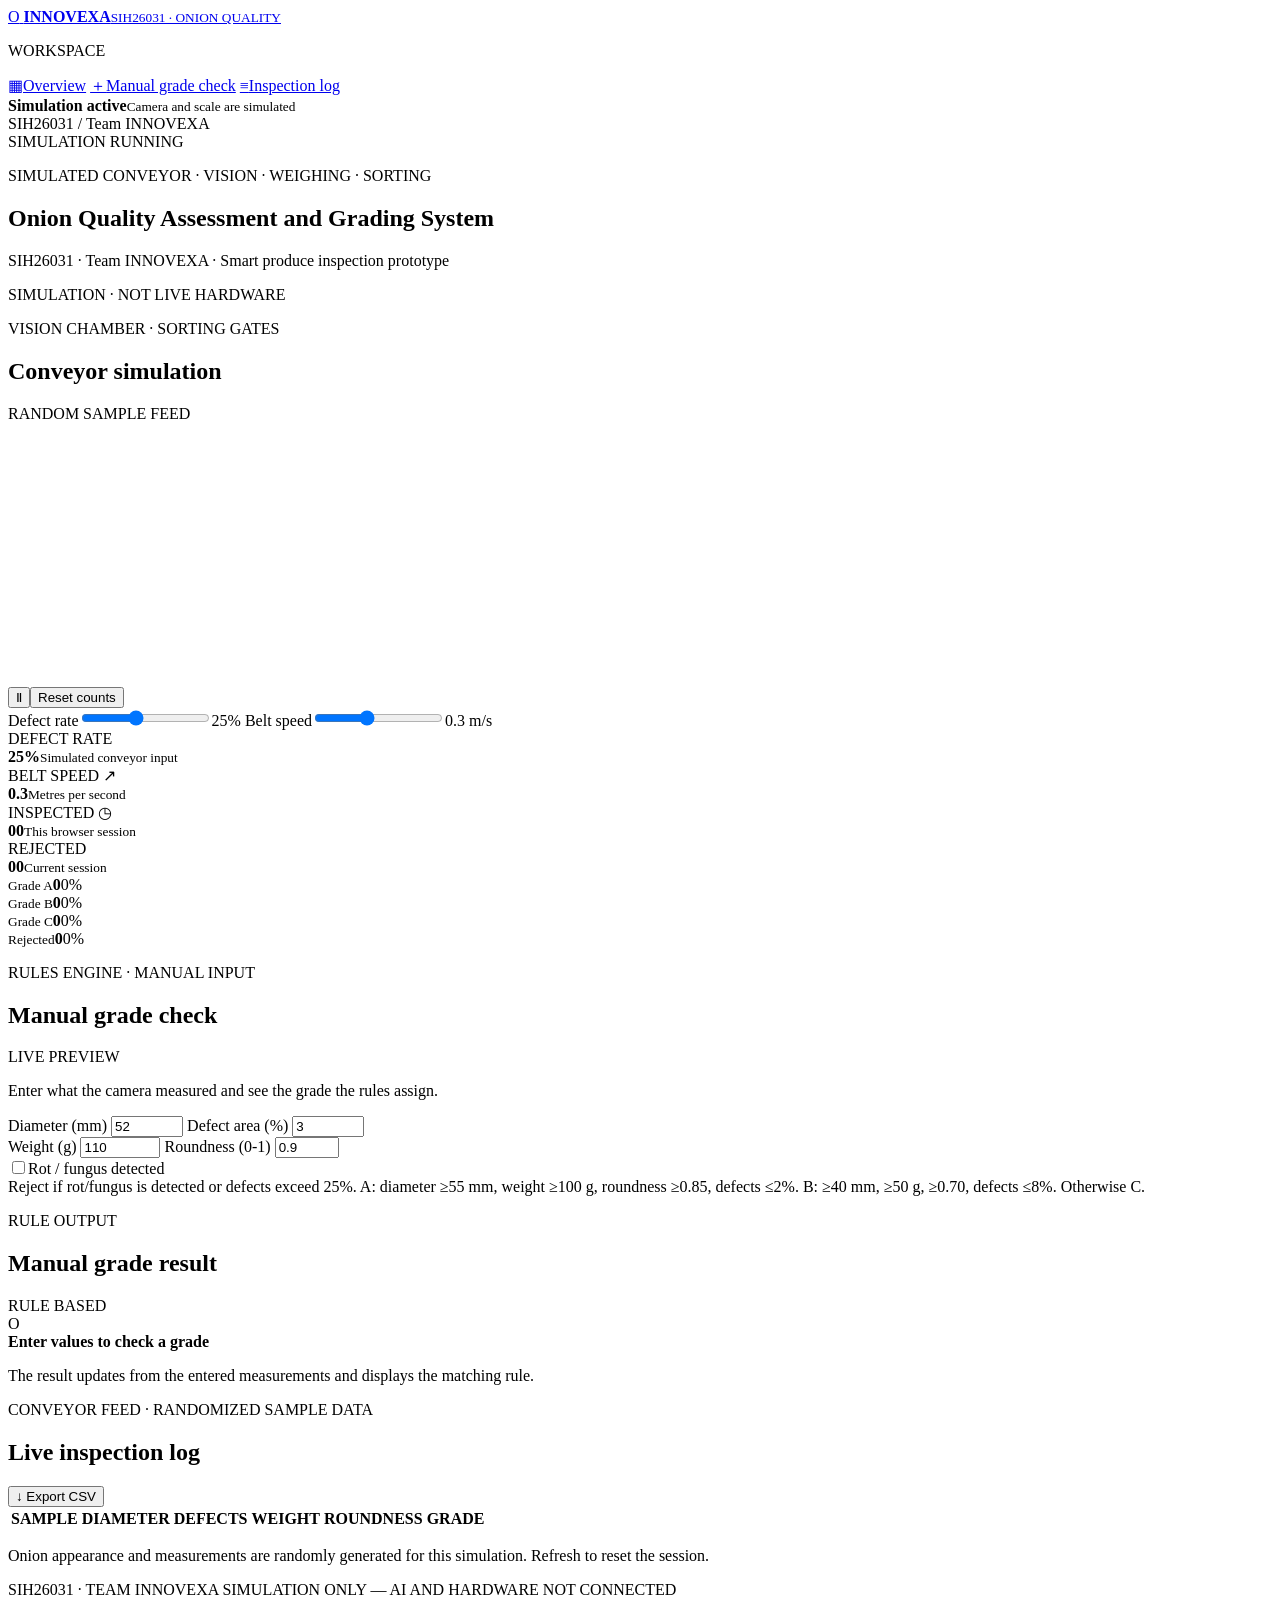
==== dashboard/index.html @ bb7e3aee "Add onion dashboard homepage" ====
<!doctype html>
<html lang="en">
<head>
  <meta charset="utf-8">
  <meta name="viewport" content="width=device-width, initial-scale=1">
  <meta name="theme-color" content="#f4f7f2">
  <title>Onion Quality Assessment and Grading System | INNOVEXA</title>
  <link rel="stylesheet" href="css/style.css">
  <script src="js/dashboard.js" defer></script>
</head>
<body>
  <div class="app-shell">
    <aside class="sidebar" aria-label="Main navigation">
      <a class="brand" href="#overview" aria-label="Onion Quality home">
        <span class="brand-mark" aria-hidden="true">O</span>
        <span><strong>INNOVEXA</strong><small>SIH26031 · ONION QUALITY</small></span>
      </a>
      <p class="nav-label">WORKSPACE</p>
      <nav>
        <a class="nav-link active" href="#overview"><span class="nav-icon">▦</span>Overview</a>
        <a class="nav-link" href="#manual-check"><span class="nav-icon">＋</span>Manual grade check</a>
        <a class="nav-link" href="#recent-results"><span class="nav-icon">≡</span>Inspection log</a>
      </nav>
      <div class="sidebar-bottom">
        <span class="status-dot"></span>
        <div><strong>Simulation active</strong><small>Camera and scale are simulated</small></div>
      </div>
    </aside>

    <main id="overview" class="main-content">
      <header class="topbar">
        <div class="breadcrumb">SIH26031 <span>/</span> Team INNOVEXA</div>
        <span class="demo-badge"><span></span> SIMULATION RUNNING</span>
      </header>

      <section class="page-heading">
        <div>
          <p class="eyebrow">SIMULATED CONVEYOR <span>·</span> VISION · WEIGHING · SORTING</p>
          <h1>Onion Quality Assessment and Grading System</h1>
          <p class="intro">SIH26031 · Team INNOVEXA · Smart produce inspection prototype</p>
        </div>
        <span class="demo-tag">SIMULATION · NOT LIVE HARDWARE</span>
      </section>

      <section class="panel conveyor-panel" aria-label="Simulated conveyor">
        <div class="conveyor-heading"><div><p class="eyebrow">VISION CHAMBER <span>·</span> SORTING GATES</p><h2>Conveyor simulation</h2></div><span class="live-indicator"><i></i> RANDOM SAMPLE FEED</span></div>
        <canvas id="conveyor" width="900" height="260" aria-label="Onions moving through simulated camera inspection and grading gates"></canvas>
        <div class="conveyor-controls">
          <div class="control-actions"><button class="icon-button" id="toggle-simulation" type="button" title="Pause simulation" aria-label="Pause simulation">Ⅱ</button><button class="export-button" id="reset-counts" type="button">Reset counts</button></div>
          <label class="range-control" for="defect-rate"><span>Defect rate</span><input id="defect-rate" type="range" min="0" max="60" value="25"><output id="defect-rate-value">25%</output></label>
          <label class="range-control" for="belt-speed"><span>Belt speed</span><input id="belt-speed" type="range" min="1" max="6" value="3"><output id="belt-speed-value">0.3 m/s</output></label>
        </div>
      </section>

      <section class="metric-grid" aria-label="Simulation summary">
        <article class="metric"><div class="metric-label">DEFECT RATE <span class="grade-dot grade-review"></span></div><strong id="defect-rate-display">25%</strong><small>Simulated conveyor input</small></article>
        <article class="metric"><div class="metric-label">BELT SPEED <span class="metric-symbol">↗</span></div><strong id="belt-speed-display">0.3</strong><small>Metres per second</small></article>
        <article class="metric"><div class="metric-label">INSPECTED <span class="metric-symbol">◷</span></div><strong id="total-count">00</strong><small>This browser session</small></article>
        <article class="metric"><div class="metric-label">REJECTED <span class="grade-dot grade-reject"></span></div><strong id="reject-count">00</strong><small>Current session</small></article>
      </section>

      <section class="grade-bins" aria-label="Grade distribution">
        <article class="grade-bin grade-a"><small>Grade A</small><strong id="count-a">0</strong><span id="percent-a">0%</span></article>
        <article class="grade-bin grade-b"><small>Grade B</small><strong id="count-b">0</strong><span id="percent-b">0%</span></article>
        <article class="grade-bin grade-c"><small>Grade C</small><strong id="count-c">0</strong><span id="percent-c">0%</span></article>
        <article class="grade-bin grade-reject"><small>Rejected</small><strong id="count-reject">0</strong><span id="percent-reject">0%</span></article>
      </section>

      <section class="work-grid">
        <section class="panel assessment-panel" id="manual-check">
          <div class="panel-heading">
            <div><p class="eyebrow">RULES ENGINE · MANUAL INPUT</p><h2>Manual grade check</h2></div>
            <span class="step-mark">LIVE PREVIEW</span>
          </div>
          <p class="measurement-note">Enter what the camera measured and see the grade the rules assign.</p>
          <form id="assessment-form">
            <div class="form-row">
              <label class="field-label" for="diameter">Diameter (mm)
                <input id="diameter" type="number" min="0" max="300" step="0.1" value="52" required>
              </label>
              <label class="field-label" for="defect-area">Defect area (%)
                <input id="defect-area" type="number" min="0" max="100" step="0.1" value="3" required>
              </label>
            </div>
            <div class="form-row form-row-spaced">
              <label class="field-label" for="weight">Weight (g)
                <input id="weight" type="number" min="0" max="5000" step="0.1" value="110" required>
              </label>
              <label class="field-label" for="roundness">Roundness (0-1)
                <input id="roundness" type="number" min="0" max="1" step="0.01" value="0.9" required>
              </label>
            </div>
            <label class="check-row" for="rot-fungus"><input id="rot-fungus" type="checkbox"><span>Rot / fungus detected</span></label>
            <div class="manual-result" id="manual-result" aria-live="polite"></div>
            <div class="rule-note">Reject if rot/fungus is detected or defects exceed 25%. A: diameter ≥55 mm, weight ≥100 g, roundness ≥0.85, defects ≤2%. B: ≥40 mm, ≥50 g, ≥0.70, defects ≤8%. Otherwise C.</div>
          </form>
        </section>

        <section class="panel result-panel" aria-live="polite" aria-labelledby="result-title">
          <div class="panel-heading">
            <div><p class="eyebrow">RULE OUTPUT</p><h2 id="result-title">Manual grade result</h2></div>
            <span class="demo-tag">RULE BASED</span>
          </div>
          <div id="empty-result" class="empty-result">
            <div class="empty-ring" aria-hidden="true"><span>O</span></div>
            <strong>Enter values to check a grade</strong>
            <p>The result updates from the entered measurements and displays the matching rule.</p>
          </div>
          <div id="result-content" class="result-content" hidden>
            <div class="grade-summary"><div><span class="result-label">ASSIGNED GRADE</span><strong id="result-grade">Grade B</strong></div><span id="result-condition" class="condition-pill">PASS</span></div>
            <div class="result-data">
              <div><span>Diameter</span><strong id="result-diameter">Unknown</strong></div>
              <div><span>Defect area</span><strong id="result-defect">Unknown</strong></div>
              <div><span>Weight</span><strong id="result-weight">Unknown</strong></div>
              <div><span>Roundness</span><strong id="result-roundness">Unknown</strong></div>
            </div>
            <div class="reason-block"><span class="result-label">WHY THIS RESULT</span><ul id="result-reasons"></ul></div>
            <p class="provisional-note">Prototype rule output only. The real target uses OpenCV + YOLOv8 on Raspberry Pi.</p>
          </div>
        </section>
      </section>

      <section class="panel history-panel" id="recent-results">
        <div class="history-heading">
          <div><p class="eyebrow">CONVEYOR FEED · RANDOMIZED SAMPLE DATA</p><h2>Live inspection log</h2></div>
          <button class="export-button" id="export-csv" type="button" title="Export session results as CSV"><span aria-hidden="true">↓</span> Export CSV</button>
        </div>
        <div class="table-wrap">
          <table>
            <thead><tr><th>SAMPLE</th><th>DIAMETER</th><th>DEFECTS</th><th>WEIGHT</th><th>ROUNDNESS</th><th>GRADE</th></tr></thead>
            <tbody id="results-table"></tbody>
          </table>
        </div>
        <p class="session-note">Onion appearance and measurements are randomly generated for this simulation. Refresh to reset the session.</p>
      </section>
      <footer>SIH26031 <span>·</span> TEAM INNOVEXA <span class="footer-right">SIMULATION ONLY — AI AND HARDWARE NOT CONNECTED</span></footer>
    </main>
  </div>
</body>
</html>
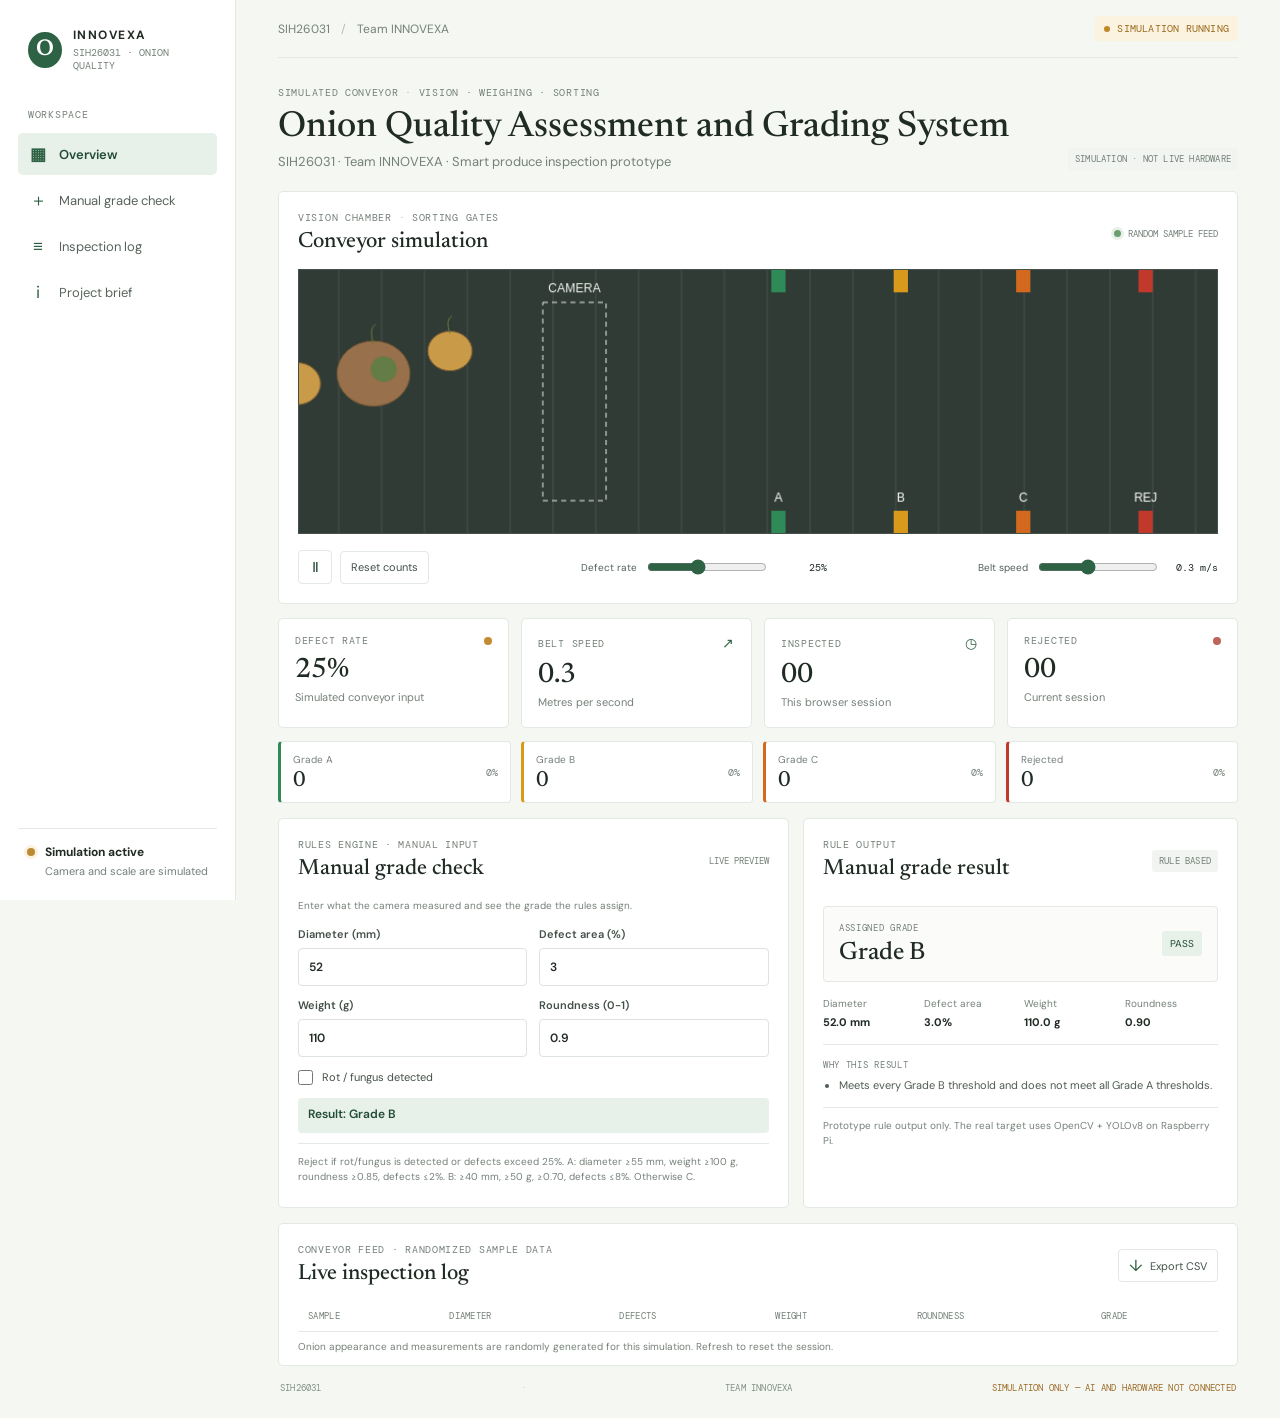
==== commit f2f0ff0c: "Link project brief from dashboard" ====
--- a/dashboard/index.html
+++ b/dashboard/index.html
@@ -20,6 +20,7 @@
         <a class="nav-link active" href="#overview"><span class="nav-icon">▦</span>Overview</a>
         <a class="nav-link" href="#manual-check"><span class="nav-icon">＋</span>Manual grade check</a>
         <a class="nav-link" href="#recent-results"><span class="nav-icon">≡</span>Inspection log</a>
+        <a class="nav-link" href="project.html"><span class="nav-icon">i</span>Project brief</a>
       </nav>
       <div class="sidebar-bottom">
         <span class="status-dot"></span>
--- a/dashboard/css/style.css
+++ b/dashboard/css/style.css
@@ -0,0 +1,179 @@
+@import url('https://fonts.googleapis.com/css2?family=DM+Mono:wght@400;500&family=DM+Sans:wght@400;500;600;700&family=Newsreader:opsz,wght@6..72,500;6..72,600&display=swap');
+
+:root {
+  color-scheme: light;
+  --ink: #202b24;
+  --muted: #758078;
+  --line: #e2e8e2;
+  --paper: #f4f7f2;
+  --panel: #ffffff;
+  --green: #2e6244;
+  --green-dark: #214b34;
+  --green-pale: #e8f1e9;
+  --red: #a34336;
+  --red-pale: #f9eae7;
+  --amber: #9a6a1d;
+  --amber-pale: #fbf2df;
+  --mono: 'DM Mono', 'Consolas', monospace;
+  --sans: 'DM Sans', 'Segoe UI', sans-serif;
+  --serif: 'Newsreader', Georgia, serif;
+}
+
+* { box-sizing: border-box; }
+[hidden] { display: none !important; }
+html { scroll-behavior: smooth; }
+body { margin: 0; background: var(--paper); color: var(--ink); font-family: var(--sans); font-size: 14px; }
+button, input, select { font: inherit; }
+a { color: inherit; text-decoration: none; }
+.app-shell { min-height: 100vh; }
+.sidebar { position: fixed; inset: 0 auto 0 0; width: 236px; display: flex; flex-direction: column; padding: 27px 18px 18px; background: #fff; border-right: 1px solid var(--line); z-index: 2; }
+.brand { display: flex; gap: 11px; align-items: center; padding: 0 10px 36px; }
+.brand-mark { display: grid; width: 36px; height: 36px; place-items: center; border-radius: 50%; color: #fff; background: var(--green); font: 600 23px var(--serif); }
+.brand strong, .brand small { display: block; }
+.brand strong { font-size: 12px; letter-spacing: 1.5px; }
+.brand small { margin-top: 3px; color: var(--muted); font: 10px var(--mono); }
+.nav-label, .eyebrow, .metric-label, .result-label { color: var(--muted); font: 10px var(--mono); letter-spacing: .7px; }
+.nav-label { margin: 0 10px 12px; }
+.sidebar nav { display: grid; gap: 4px; }
+.nav-link { display: flex; align-items: center; gap: 12px; min-height: 42px; padding: 0 11px; border-radius: 5px; color: #58645b; font-size: 13px; }
+.nav-link:hover, .nav-link.active { color: var(--green-dark); background: var(--green-pale); }
+.nav-link.active { font-weight: 600; }
+.nav-icon { width: 18px; color: var(--green); text-align: center; font-size: 17px; }
+.sidebar-bottom { display: flex; align-items: flex-start; gap: 10px; margin-top: auto; padding: 15px 9px 4px; border-top: 1px solid var(--line); }
+.status-dot { width: 8px; height: 8px; flex: 0 0 auto; margin-top: 4px; border-radius: 50%; background: #bc8a33; box-shadow: 0 0 0 3px var(--amber-pale); }
+.sidebar-bottom strong, .sidebar-bottom small { display: block; }
+.sidebar-bottom strong { font-size: 12px; }
+.sidebar-bottom small { margin-top: 4px; color: var(--muted); font-size: 11px; }
+.main-content { max-width: 1540px; margin-left: 236px; padding: 0 42px 24px; }
+.topbar { height: 58px; display: flex; align-items: center; justify-content: space-between; border-bottom: 1px solid var(--line); }
+.breadcrumb { color: var(--muted); font-size: 12px; }
+.breadcrumb span { margin: 0 8px; color: #b5beb6; }
+.demo-badge, .demo-tag { display: inline-flex; align-items: center; gap: 7px; padding: 6px 9px; color: var(--amber); background: var(--amber-pale); border-radius: 3px; font: 10px var(--mono); letter-spacing: .2px; }
+.demo-badge span { width: 6px; height: 6px; border-radius: 50%; background: #bf892a; }
+.page-heading { display: flex; justify-content: space-between; align-items: end; gap: 20px; padding: 28px 0 21px; }
+.eyebrow { margin: 0 0 9px; }
+.eyebrow span { color: #b2bbb3; }
+h1, h2, p { margin-top: 0; }
+h1 { margin-bottom: 5px; font: 500 36px/1.12 var(--serif); letter-spacing: 0; }
+.intro { margin: 0; color: var(--muted); font-size: 13px; }
+.primary-link, .submit-button { display: inline-flex; justify-content: center; align-items: center; gap: 9px; min-height: 40px; padding: 0 15px; border: 0; border-radius: 4px; color: #fff; background: var(--green); font-weight: 600; font-size: 12px; cursor: pointer; transition: background .16s ease, transform .16s ease; }
+.primary-link:hover, .submit-button:hover { background: var(--green-dark); transform: translateY(-1px); }
+.primary-link span { font-size: 19px; font-weight: 400; }
+.metric-grid { display: grid; grid-template-columns: repeat(4, minmax(0, 1fr)); gap: 12px; }
+.metric, .panel { background: var(--panel); border: 1px solid var(--line); border-radius: 5px; }
+.metric { min-height: 110px; padding: 15px 16px 13px; }
+.metric-label { display: flex; align-items: center; justify-content: space-between; gap: 6px; }
+.metric-symbol { color: var(--green); font-size: 14px; }
+.metric > strong { display: block; margin: 9px 0 3px; font: 500 28px/1 var(--serif); }
+.metric > small { color: var(--muted); font-size: 11px; }
+.grade-dot { width: 8px; height: 8px; border-radius: 50%; background: #6b9b73; }
+.grade-review { background: #c38b32; }
+.grade-reject { background: #bd6558; }
+.work-grid { display: grid; grid-template-columns: minmax(0, 1.08fr) minmax(310px, .92fr); gap: 14px; margin-top: 15px; }
+.panel { padding: 19px; }
+.panel-heading, .history-heading { display: flex; justify-content: space-between; align-items: center; gap: 12px; }
+.panel-heading { margin-bottom: 15px; }
+.panel-heading .eyebrow, .history-heading .eyebrow { margin-bottom: 5px; }
+h2 { margin: 0; font: 500 22px/1.2 var(--serif); }
+.step-mark { color: var(--muted); font: 9px var(--mono); }
+.notice { margin-bottom: 15px; padding: 10px 11px; border-left: 2px solid #c38b32; color: #6f603e; background: #fcf8ee; font-size: 11px; line-height: 1.5; }
+.notice strong { color: #5c481f; }
+.field-label { display: grid; gap: 7px; color: #435047; font-size: 11px; font-weight: 600; }
+.field-label > span { display: inline; margin-left: 5px; color: var(--muted); font-weight: 400; }
+.upload-zone { min-height: 68px; display: flex; align-items: center; gap: 12px; margin: 8px 0 14px; padding: 10px 12px; border: 1px dashed #c6d2c8; border-radius: 4px; background: #fafcf9; cursor: pointer; }
+.upload-zone:hover { border-color: var(--green); background: #f5faf5; }
+.upload-zone input { position: absolute; width: 1px; height: 1px; overflow: hidden; clip: rect(0, 0, 0, 0); }
+.upload-icon { display: grid; width: 34px; height: 34px; place-items: center; border: 1px solid #dae5db; border-radius: 4px; color: var(--green); font-size: 20px; }
+.upload-copy strong, .upload-copy small { display: block; }
+.upload-copy strong { font-size: 11px; }
+.upload-copy small { margin-top: 4px; color: var(--muted); font-size: 10px; }
+#image-preview { display: none; width: 43px; height: 43px; margin-left: auto; object-fit: cover; border-radius: 4px; }
+.form-row { display: grid; grid-template-columns: 1fr 1fr; gap: 12px; }
+select, .field-label input { width: 100%; height: 38px; padding: 0 10px; border: 1px solid #dce4dd; border-radius: 4px; outline: none; color: var(--ink); background: #fff; font-size: 12px; }
+select:focus, .field-label input:focus { border-color: var(--green); box-shadow: 0 0 0 2px #e7f0e8; }
+.weight-field { margin-top: 12px; }
+.measurement-note { margin: 10px 0 14px; color: var(--muted); font-size: 10px; line-height: 1.5; }
+.submit-button { width: 100%; min-height: 39px; justify-content: space-between; padding: 0 13px; }
+.submit-button span { font-size: 17px; }
+.result-panel { min-height: 390px; }
+.demo-tag { padding: 5px 7px; color: var(--muted); background: #f1f4f1; font-size: 9px; }
+.empty-result { min-height: 285px; display: flex; flex-direction: column; justify-content: center; align-items: center; padding: 18px; text-align: center; }
+.empty-ring { display: grid; width: 70px; height: 70px; place-items: center; margin-bottom: 18px; border: 1px solid #dce8dd; border-radius: 50%; color: var(--green); background: #f7faf6; font: 500 39px var(--serif); }
+.empty-result > strong { font: 500 19px var(--serif); }
+.empty-result p { max-width: 250px; margin: 7px 0 0; color: var(--muted); font-size: 11px; line-height: 1.6; }
+.result-content { padding-top: 8px; }
+.grade-summary { display: flex; justify-content: space-between; align-items: center; padding: 15px; border: 1px solid var(--line); border-radius: 4px; background: #fbfcfa; }
+.result-label { display: block; margin-bottom: 7px; font-size: 9px; }
+.grade-summary > div > strong { display: block; font: 500 25px var(--serif); }
+.condition-pill { padding: 6px 8px; color: var(--green-dark); background: var(--green-pale); border-radius: 3px; font-size: 10px; }
+.condition-pill.reject { color: var(--red); background: var(--red-pale); }
+.condition-pill.review { color: var(--amber); background: var(--amber-pale); }
+.result-data { display: grid; grid-template-columns: repeat(4, 1fr); gap: 8px; padding: 15px 0; border-bottom: 1px solid var(--line); }
+.result-data div span, .result-data div strong { display: block; }
+.result-data div span { margin-bottom: 5px; color: var(--muted); font-size: 10px; }
+.result-data div strong { font-size: 11px; }
+.reason-block { padding-top: 14px; }
+.reason-block ul { display: grid; gap: 7px; margin: 0; padding-left: 16px; color: #4e5c51; font-size: 11px; line-height: 1.45; }
+.provisional-note { margin: 13px 0 0; padding-top: 10px; border-top: 1px solid var(--line); color: var(--muted); font-size: 10px; line-height: 1.5; }
+.history-panel { margin-top: 15px; padding-bottom: 12px; }
+.history-heading { margin-bottom: 13px; }
+.export-button { display: inline-flex; align-items: center; gap: 7px; min-height: 33px; padding: 0 10px; border: 1px solid var(--line); border-radius: 4px; color: #445148; background: white; font-size: 11px; cursor: pointer; }
+.export-button:hover { border-color: #b7c8b9; background: #f8fbf8; }
+.export-button span { color: var(--green); font-size: 16px; }
+.table-wrap { overflow-x: auto; }
+table { width: 100%; border-collapse: collapse; text-align: left; white-space: nowrap; }
+th { padding: 9px 10px; border-bottom: 1px solid var(--line); color: var(--muted); font: 9px var(--mono); letter-spacing: .3px; }
+td { padding: 11px 10px; border-bottom: 1px solid #edf0ed; color: #455149; font-size: 11px; }
+tbody tr:last-child td { border-bottom: 0; }
+.table-grade { display: inline-block; min-width: 25px; padding: 4px 6px; border-radius: 3px; color: var(--green-dark); background: var(--green-pale); text-align: center; font-size: 10px; font-weight: 700; }
+.table-grade.reject { color: var(--red); background: var(--red-pale); }
+.table-grade.review { color: var(--amber); background: var(--amber-pale); }
+.session-note { margin: 8px 0 0; color: var(--muted); font-size: 10px; }
+footer { display: flex; justify-content: space-between; gap: 12px; padding: 16px 2px 0; color: #849087; font: 9px var(--mono); letter-spacing: .2px; }
+footer span { color: #b6c0b7; }
+.footer-right { color: #9d6c27; }
+@media (min-width: 1500px) { .main-content { margin-right: auto; } }
+@media (max-width: 1100px) { .sidebar { width: 205px; } .main-content { margin-left: 205px; padding-right: 24px; padding-left: 24px; } .work-grid { grid-template-columns: 1fr; } .result-panel { min-height: auto; } .empty-result { min-height: 230px; } }
+@media (max-width: 700px) { .sidebar { position: static; width: auto; height: auto; padding: 12px 15px; border-right: 0; border-bottom: 1px solid var(--line); } .brand { padding: 0 3px 11px; } .nav-label, .sidebar-bottom { display: none; } .sidebar nav { display: flex; overflow-x: auto; gap: 4px; } .nav-link { min-height: 34px; flex: 0 0 auto; padding: 0 9px; font-size: 11px; } .nav-icon { width: auto; } .main-content { margin-left: 0; padding: 0 15px 19px; } .topbar { height: 46px; } .page-heading { align-items: flex-start; padding: 23px 0 17px; } h1 { font-size: 31px; } .intro { max-width: 230px; line-height: 1.45; } .primary-link { min-height: 36px; padding: 0 9px; font-size: 10px; white-space: nowrap; } .metric-grid { grid-template-columns: 1fr 1fr; gap: 8px; } .metric { min-height: 96px; padding: 12px; } .metric-label { font-size: 9px; } .metric > strong { font-size: 25px; } .work-grid { gap: 9px; margin-top: 9px; } .panel { padding: 15px; } h2 { font-size: 20px; } .form-row { grid-template-columns: 1fr; gap: 11px; } .result-data { grid-template-columns: 1fr 1fr; row-gap: 12px; } .result-panel { min-height: 350px; } .history-panel { margin-top: 9px; } footer { flex-direction: column; } .footer-right { color: #9d6c27; } }
+@media (prefers-reduced-motion: reduce) { *, *::before, *::after { scroll-behavior: auto !important; transition-duration: .01ms !important; } }
+
+.conveyor-panel { margin: 0 0 14px; }
+.conveyor-heading { display: flex; justify-content: space-between; align-items: center; gap: 12px; margin-bottom: 13px; }
+.conveyor-heading .eyebrow { margin-bottom: 5px; }
+.conveyor-panel canvas { width: 100%; height: auto; aspect-ratio: 900 / 260; border: 1px solid #46514b; background: #303b35; }
+.conveyor-controls { display: flex; justify-content: space-between; align-items: center; gap: 18px; margin-top: 12px; }
+.control-actions { display: flex; align-items: center; gap: 8px; }
+.icon-button { display: grid; width: 34px; height: 34px; place-items: center; border: 1px solid var(--line); border-radius: 4px; color: var(--green-dark); background: #fff; font-size: 14px; cursor: pointer; }
+.icon-button:hover { border-color: var(--green); background: var(--green-pale); }
+.range-control { display: grid; grid-template-columns: auto minmax(70px, 120px) 54px; align-items: center; gap: 8px; color: #536057; font-size: 10px; }
+.range-control input { width: 100%; accent-color: var(--green); }
+.range-control output { color: var(--ink); font: 10px var(--mono); text-align: right; }
+.live-indicator { display: inline-flex; align-items: center; gap: 7px; color: var(--muted); font: 9px var(--mono); }
+.live-indicator i { width: 7px; height: 7px; border-radius: 50%; background: #6d9e70; box-shadow: 0 0 0 3px #e8f1e9; }
+.grade-bins { display: grid; grid-template-columns: repeat(4, minmax(0, 1fr)); gap: 10px; margin-top: 13px; }
+.grade-bin { display: grid; grid-template-columns: 1fr auto; align-items: center; gap: 2px 8px; min-height: 62px; padding: 10px 12px; border: 1px solid var(--line); border-left: 3px solid; border-radius: 4px; background: var(--panel); }
+.grade-bin small { color: var(--muted); font-size: 10px; }
+.grade-bin strong { grid-column: 1; font: 500 22px var(--serif); }
+.grade-bin span { grid-column: 2; grid-row: 1 / span 2; color: var(--muted); font: 10px var(--mono); }
+.grade-bin.grade-a { border-left-color: #2e8b57; }
+.grade-bin.grade-b { border-left-color: #d99a1c; }
+.grade-bin.grade-c { border-left-color: #d2691e; }
+.grade-bin.grade-reject { border-left-color: #c0392b; }
+.manual-intro { margin: -3px 0 13px; color: var(--muted); font-size: 11px; }
+.form-row-spaced { margin-top: 12px; }
+.check-row { display: flex; align-items: center; gap: 9px; margin: 13px 0; color: #435047; font-size: 11px; cursor: pointer; }
+.check-row input { width: 15px; height: 15px; margin: 0; accent-color: var(--green); }
+.manual-result { min-height: 35px; margin: 10px 0; padding: 8px 10px; border-radius: 4px; color: var(--green-dark); background: var(--green-pale); font-size: 12px; font-weight: 600; }
+.manual-result.grade-reject { color: var(--red); background: var(--red-pale); }
+.manual-result.grade-c { color: #925018; background: #fbefe4; }
+.rule-note { padding-top: 10px; border-top: 1px solid var(--line); color: var(--muted); font-size: 10px; line-height: 1.55; }
+@media (max-width: 700px) {
+  .conveyor-heading { align-items: flex-start; }
+  .conveyor-controls { display: grid; grid-template-columns: 1fr 1fr; gap: 12px; }
+  .control-actions { grid-column: 1 / -1; }
+  .range-control { grid-template-columns: 1fr auto; gap: 5px 8px; }
+  .range-control input { grid-column: 1; grid-row: 2; }
+  .range-control output { grid-column: 2; grid-row: 2; }
+  .grade-bins { grid-template-columns: 1fr 1fr; gap: 8px; }
+  .result-data { grid-template-columns: 1fr 1fr; }
+}
